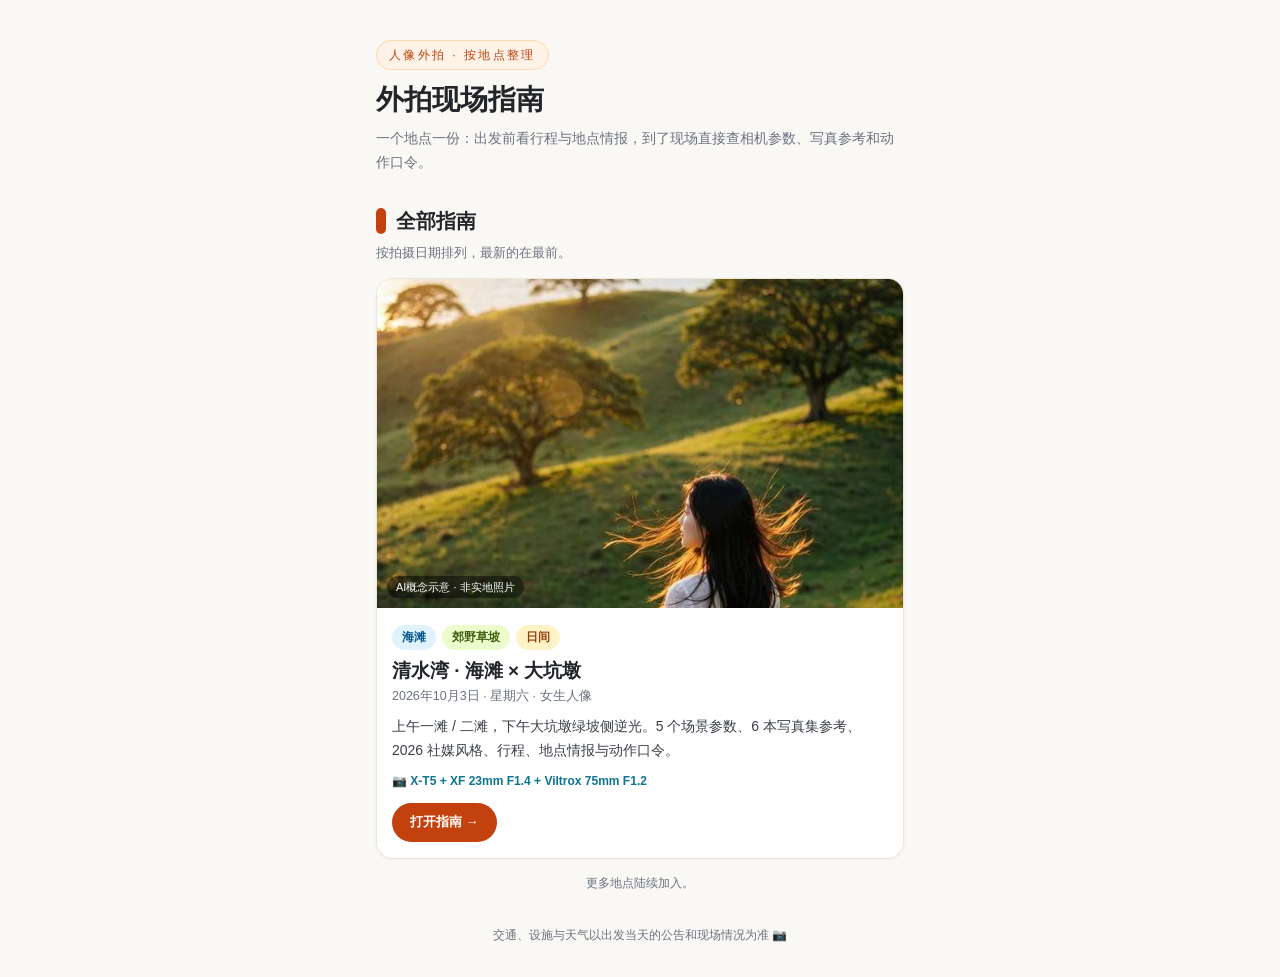
==== index.html @ 0cfeaa5e "Add guide index at the site root and link guides back to it The site now hosts multiple guides, each" ====
<!DOCTYPE html>
<html lang="zh-CN">
<head>
<meta charset="UTF-8">
<meta name="viewport" content="width=device-width, initial-scale=1.0, viewport-fit=cover">
<title>外拍现场指南 · 按地点整理</title>
<meta name="description" content="按地点整理的人像外拍现场指南：相机参数、写真参考、行程、地点情报与动作口令。">
<script>
// This address used to be the Clear Water Bay guide itself; forward its old section links (e.g. /#reflib) there.
if(/^#(camera|reflib|masters|plan|intel|concepts|poses|tips|scene-\w+|album-\w+)$/.test(location.hash))location.replace('clear-water-bay/'+location.hash);
</script>
<link rel="stylesheet" href="assets/guide.css">
<style>
body{padding-bottom:24px}
.hub-head{padding:40px 16px 4px}
.hub-head .kicker{display:inline-block;font-size:12px;letter-spacing:.2em;color:var(--accent);background:var(--accent-soft);border:1px solid #fed7aa;padding:4px 12px;border-radius:999px;margin-bottom:12px}
.hub-head h1{font-size:28px;line-height:1.3;font-weight:800}
.hub-head p{font-size:14px;color:var(--muted);margin-top:8px}
.guide-card{position:relative;background:var(--card);border:1px solid var(--line);border-radius:16px;overflow:hidden;margin-bottom:14px;box-shadow:0 1px 3px rgba(0,0,0,.04)}
.guide-card:hover{box-shadow:0 6px 20px rgba(0,0,0,.09)}
.guide-card:focus-within{outline:3px solid var(--sea);outline-offset:3px}
.guide-card h3 a:focus-visible{outline:none}
.guide-card h3 a{color:inherit;text-decoration:none}
.guide-card h3 a::after{content:"";position:absolute;inset:0}
.guide-cover{position:relative}
.guide-cover img{aspect-ratio:16/10;object-fit:cover;object-position:center 30%}
.guide-cover .cover-note{position:absolute;left:10px;bottom:10px;font-size:11px;color:#fff;background:rgba(0,0,0,.45);padding:2px 9px;border-radius:999px}
.guide-body{padding:14px 15px 16px}
.guide-body h3{font-size:19px;line-height:1.4;margin:2px 0 2px}
.guide-meta{font-size:12.5px;color:var(--muted)}
.guide-body p:not(.guide-meta){font-size:14px;color:#3a3f46;margin-top:8px}
.guide-body .guide-gear{font-size:12px!important;color:var(--sea)!important;font-weight:700}
.guide-cta{display:inline-block;margin-top:12px;font-size:13px;font-weight:700;color:#fff;background:var(--accent);padding:8px 18px;border-radius:999px}
</style>
</head>
<body>

<header class="hub-head">
  <span class="kicker">人像外拍 · 按地点整理</span>
  <h1>外拍现场指南</h1>
  <p>一个地点一份：出发前看行程与地点情报，到了现场直接查相机参数、写真参考和动作口令。</p>
</header>

<section aria-labelledby="guides-title">
  <div class="sec-head"><span class="dot" style="background:var(--accent)"></span><h2 id="guides-title">全部指南</h2></div>
  <p class="sec-sub">按拍摄日期排列，最新的在最前。</p>

  <article class="guide-card">
    <div class="guide-cover"><img src="clear-water-bay/images/concept-grassland-golden.jpg" alt=""><span class="cover-note">AI概念示意 · 非实地照片</span></div>
    <div class="guide-body">
      <span class="tag sea">海滩</span><span class="tag grass">郊野草坡</span><span class="tag warn">日间</span>
      <h3><a href="clear-water-bay/">清水湾 · 海滩 × 大坑墩</a></h3>
      <p class="guide-meta">2026年10月3日 · 星期六 · 女生人像</p>
      <p>上午一滩 / 二滩，下午大坑墩绿坡侧逆光。5 个场景参数、6 本写真集参考、2026 社媒风格、行程、地点情报与动作口令。</p>
      <p class="guide-gear">📷 X‑T5 + XF 23mm F1.4 + Viltrox 75mm F1.2</p>
      <span class="guide-cta" aria-hidden="true">打开指南 →</span>
    </div>
  </article>

  <p class="hint">更多地点陆续加入。</p>
</section>

<footer>交通、设施与天气以出发当天的公告和现场情况为准 📷</footer>
</body>
</html>
---- assets/guide.css ----
/* Shared styles for every guide page and the guide index.
   Theme tokens live on :root; a guide can override them (or add page-only rules) in its own <style>. */
:root{
  --bg:#faf8f4; --card:#ffffff; --ink:#22252a; --muted:#6b7280;
  --accent:#c2410c; --accent-soft:#fff3e8; --line:#ece5d8;
  --sea:#0e7490; --grass:#4d7c0f; --gold:#b45309;
}
*{margin:0;padding:0;box-sizing:border-box;-webkit-tap-highlight-color:transparent}
html{scroll-behavior:smooth}
body{font-family:-apple-system,BlinkMacSystemFont,"PingFang SC","Hiragino Sans GB","Microsoft YaHei",sans-serif;background:var(--bg);color:var(--ink);line-height:1.7;font-size:16px;max-width:560px;margin:0 auto;padding-bottom:96px}
img{display:block;width:100%;height:auto}
.hero{position:relative;color:#fff;overflow:hidden}
.hero img{height:52vh;min-height:340px;object-fit:cover;object-position:center 30%}
.hero::after{content:"";position:absolute;inset:0;background:linear-gradient(180deg,rgba(0,0,0,.15) 0%,rgba(0,0,0,0) 35%,rgba(0,0,0,.72) 100%)}
.hero-text{position:absolute;left:0;right:0;bottom:0;padding:28px 20px;z-index:2}
.hero-back{position:absolute;top:12px;left:calc(12px + env(safe-area-inset-left));z-index:3;font-size:13px;color:#fff;text-decoration:none;background:rgba(0,0,0,.28);backdrop-filter:blur(6px);border:1px solid rgba(255,255,255,.35);padding:7px 14px;border-radius:999px}
.hero-illustration{display:block;font-size:11px;opacity:.8;margin-bottom:8px}
.hero-text .kicker{display:inline-block;font-size:12px;letter-spacing:.2em;background:rgba(255,255,255,.18);backdrop-filter:blur(6px);padding:4px 12px;border-radius:999px;margin-bottom:10px;border:1px solid rgba(255,255,255,.35)}
.hero-text h1{font-size:26px;line-height:1.35;font-weight:800}
.hero-text p{font-size:14px;opacity:.92;margin-top:6px}
.alert{margin:14px 16px;background:#fff7ed;border:1px solid #fed7aa;border-left:5px solid var(--accent);border-radius:12px;padding:12px 14px;font-size:14px}
.alert b{color:var(--accent)}
.nav{position:sticky;top:0;z-index:50;background:rgba(250,248,244,.96);backdrop-filter:blur(8px);border-bottom:1px solid var(--line);padding:10px 12px;display:flex;gap:8px;overflow-x:auto;scrollbar-width:none}
.nav::-webkit-scrollbar{display:none}
.nav a{flex:0 0 auto;font-size:13px;color:var(--ink);text-decoration:none;background:var(--card);border:1px solid var(--line);padding:7px 14px;border-radius:999px;white-space:nowrap}
.nav a:active{background:var(--accent-soft)}
section{padding:26px 16px 6px;scroll-margin-top:66px}
[hidden]{display:none!important}
.lens-grid{display:grid;grid-template-columns:1fr 1fr;gap:10px}
.lens-grid .card{padding:12px}
.lens-grid h3{font-size:14px}
.lens-grid p{font-size:13px}
.scene-tabs{display:flex;gap:8px;overflow-x:auto;padding:4px 0 12px}
.scene-tab{flex-shrink:0;font:inherit;font-size:13px;padding:9px 12px;border:1px solid var(--line);border-radius:999px;background:var(--card);color:var(--ink);cursor:pointer}
.scene-tab.active{background:var(--accent);border-color:var(--accent);color:#fff}
.scene-tab:focus-visible,a:focus-visible,button:focus-visible{outline:3px solid var(--sea);outline-offset:3px}
.setting-strip{display:flex;flex-wrap:wrap;gap:6px;margin:10px 0 14px}
.setting-strip b{font-size:13px;background:#37312c;border-radius:6px;padding:4px 8px}
.field-scene dl{grid-template-columns:40px 1fr;row-gap:10px}
.field-scene dd{font-weight:400;line-height:1.7}
summary{cursor:pointer;font-weight:700;font-size:14px}
@media(max-width:359px){.lens-grid{grid-template-columns:1fr}}
.sec-head{display:flex;align-items:center;gap:10px;margin-bottom:4px}
.sec-head .dot{width:10px;height:26px;border-radius:6px;flex:0 0 auto}
.sec-head h2{font-size:20px;font-weight:800}
.sec-sub{font-size:13px;color:var(--muted);margin:2px 0 14px}
.card{background:var(--card);border:1px solid var(--line);border-radius:16px;padding:16px;margin-bottom:14px;box-shadow:0 1px 3px rgba(0,0,0,.04)}
.card h3{font-size:16px;margin-bottom:6px}
.card p,.card li{font-size:14px;color:#3a3f46}
.card ul{padding-left:20px;margin-top:6px}
.card li{margin-bottom:4px}
.tag{display:inline-block;font-size:12px;padding:2px 10px;border-radius:999px;margin:0 6px 6px 0;font-weight:600}
.tag.sea{background:#e0f2fe;color:#075985}
.tag.grass{background:#ecfccb;color:#3f6212}
.tag.warn{background:#fef3c7;color:#92400e}
.tag.cam{background:#ede9fe;color:#5b21b6}
.tag.ai{background:#f3e8ff;color:#7e22ce}
.timeline{position:relative;margin:6px 0 0 8px;padding-left:22px;border-left:2px dashed #d6cdb8}
.tl-item{position:relative;padding:0 0 20px}
.tl-item::before{content:"";position:absolute;left:-29px;top:6px;width:12px;height:12px;border-radius:50%;background:var(--accent);box-shadow:0 0 0 4px var(--accent-soft)}
.tl-item .time{font-weight:800;font-size:15px}
.tl-item .what{font-size:14px;color:#3a3f46}
.gallery{display:grid;grid-template-columns:1fr 1fr;gap:10px}
.shot{background:var(--card);border:1px solid var(--line);border-radius:14px;overflow:hidden;cursor:zoom-in}
.shot img{aspect-ratio:3/4;object-fit:cover}
.shot .cap{padding:10px 11px}
.shot .cap b{display:block;font-size:13.5px;line-height:1.45}
.shot .cap span{font-size:12px;color:var(--muted);display:block;margin-top:3px;line-height:1.5}
.lens{font-size:11px !important;color:var(--sea) !important;font-weight:700}
.recipe{background:#1c1917;color:#f5f0e8;border-radius:14px;padding:16px;margin-bottom:14px}
.recipe h3{font-size:15px;color:#fcd34d;margin-bottom:8px}
.recipe dl{display:grid;grid-template-columns:auto 1fr;gap:3px 14px;font-size:13.5px}
.recipe dt{color:#a8a29e;white-space:nowrap}
.recipe dd{margin:0;font-weight:600}
.stars{color:#fbbf24;letter-spacing:2px;font-size:13px}
.concept{background:var(--card);border:1px solid var(--line);border-radius:16px;overflow:hidden;margin-bottom:14px}
.concept img{aspect-ratio:3/4;object-fit:cover;cursor:zoom-in}
.concept .cap{padding:14px 15px}
.concept .cap b{display:block;font-size:15px;margin-bottom:4px}
.concept .cap p{font-size:13.5px;color:#3a3f46;margin:4px 0}
.concept .cap .how{background:var(--accent-soft);border-radius:10px;padding:9px 12px;font-size:13px;margin-top:8px}
.concept .cap .how b{color:var(--accent);font-size:13px;display:inline}
.break{background:var(--card);border:1px solid var(--line);border-radius:16px;padding:16px;margin-bottom:14px}
.break h3{font-size:16px}
.break .jp{font-size:12px;color:var(--muted)}
.break .work{font-size:13px;color:var(--muted);margin-top:8px;font-style:normal;background:#f8fafc;border-radius:8px;padding:8px 10px}
.break h4{font-size:13.5px;margin:12px 0 4px;color:var(--accent)}
.break p,.break li{font-size:13.5px;color:#3a3f46}
.break ul{padding-left:18px;margin-top:4px}
.break li{margin-bottom:3px}
.break .fuji{background:#1c1917;color:#f5f0e8;border-radius:10px;padding:12px 14px;margin-top:10px;font-size:13px;line-height:1.8}
.break .fuji b{color:#fcd34d}
.break .copy{margin-top:10px;font-size:13.5px;background:#ecfccb;border-radius:10px;padding:10px 12px}
.break .copy b{color:#3f6212}
a.btn{display:inline-block;margin-top:10px;font-size:13px;font-weight:700;color:#fff;background:var(--sea);text-decoration:none;padding:8px 18px;border-radius:999px}
a.btn:active{opacity:.85}
.tips li{font-size:14px;margin-bottom:10px;list-style:none;position:relative;padding-left:26px;color:#3a3f46}
.tips li::before{content:attr(data-n);position:absolute;left:0;top:2px;width:20px;height:20px;border-radius:50%;background:var(--accent);color:#fff;font-size:12px;font-weight:800;display:flex;align-items:center;justify-content:center}
.tips{padding:0}
.credits{font-size:12px;color:var(--muted)}
.credits a{color:var(--sea)}
footer{text-align:center;padding:26px 16px 8px;font-size:12px;color:var(--muted)}
footer a{color:var(--sea);display:inline-block;margin-top:8px}
#lb{position:fixed;inset:0;background:rgba(10,8,6,.94);z-index:100;display:none;align-items:center;justify-content:center;flex-direction:column;padding:18px}
#lb.open{display:flex}
#lb img{max-width:100%;max-height:78vh;object-fit:contain;border-radius:10px}
#lb .lb-cap{color:#fff;font-size:14px;margin-top:12px;text-align:center;max-width:92vw}
#lb .lb-x{position:absolute;top:14px;right:16px;color:#fff;font-size:15px;background:rgba(255,255,255,.15);border:1px solid rgba(255,255,255,.3);border-radius:999px;padding:8px 16px;cursor:pointer}
.hint{text-align:center;font-size:12px;color:var(--muted);margin-top:8px}
.mphoto{margin:10px 0 4px;border-radius:12px;overflow:hidden;border:1px solid var(--line)}
.mphoto figcaption{font-size:11.5px;color:var(--muted);padding:8px 10px;background:#f8fafc;line-height:1.6}
.mphoto figcaption a{color:var(--sea)}
.img-fallback{padding:26px 14px;text-align:center;font-size:13px;color:var(--muted);background:#f1f5f9}
.img-fallback a{color:var(--sea);font-weight:700}
.group-title{font-size:15px;font-weight:800;margin:18px 0 10px}
.ref{background:var(--card);border:1px solid var(--line);border-radius:16px;overflow:hidden;margin-bottom:14px}
.ref .rcap{padding:12px 14px}
.ref .rcap b.t{font-size:14.5px;display:block;line-height:1.45;margin:2px 0}
.ref .who{color:var(--muted);font-size:12px;display:block;margin-bottom:6px}
.ref .rcap p{font-size:13px;color:#3a3f46;margin:6px 0}
.ref .rcap p .k{color:var(--accent);font-weight:800}
.ref .how{background:#1c1917;color:#f5f0e8;border-radius:10px;padding:10px 12px;font-size:12.5px;line-height:1.8;margin-top:8px}
.ref .how b{color:#fcd34d}
.ref .credit{font-size:11px;color:var(--muted);margin-top:8px;display:block;line-height:1.6}
.ref .credit a{color:var(--sea)}

.research-note p{margin-top:6px}
.trend-card h3{margin-top:4px}
.trend-card p{margin:8px 0}
.trend-action{background:var(--accent-soft);padding:10px 12px;border-radius:10px}
.source-link{display:block;font-size:12px;color:var(--sea);margin-top:8px;text-decoration:underline;text-underline-offset:3px;overflow-wrap:anywhere}
.search-terms{font-size:12px!important;color:var(--muted)!important}
.ref-filters{display:flex;gap:8px;flex-wrap:wrap;margin:12px 0}
.ref-filter{font:inherit;font-size:13px;padding:8px 12px;border:1px solid var(--line);background:var(--card);color:var(--ink);border-radius:999px;cursor:pointer}
.ref-filter.active{background:var(--sea);color:#fff;border-color:var(--sea)}
.filter-status{font-size:12px;color:var(--muted);margin-bottom:12px}
.album-head{padding:16px 14px 12px}
.album-head h3{font-size:18px;line-height:1.5}
.album-head p{font-size:12px;color:var(--muted);margin-top:5px}
.reference-photo{display:block;width:100%;border:0;padding:0;background:#f8fafc;cursor:zoom-in}
.reference-photo img{width:100%;height:auto;max-height:680px;object-fit:contain}
.secondary-photo{margin-top:14px;border-radius:10px;overflow:hidden}
.album-card .credit{display:block;font-size:11.5px;line-height:1.7;color:var(--muted);margin:0 0 12px}
.album-card .credit a{color:var(--sea)}
.album-card .how{margin-top:12px}
.album-card .tag:not(.sea):not(.grass):not(.warn){background:#f1f5f9;color:#475569}
.field-dock{position:fixed;z-index:60;bottom:0;left:50%;transform:translateX(-50%);width:100%;max-width:560px;display:flex;gap:8px;padding:10px 14px calc(10px + env(safe-area-inset-bottom));background:rgba(250,248,244,.97);border-top:1px solid var(--line)}
.field-dock a{flex:1;text-align:center;padding:10px 6px;background:var(--accent);color:#fff;text-decoration:none;border-radius:10px;font-size:13px;font-weight:700}
.field-dock a:last-child{background:var(--sea)}
.technical-sources{margin:20px 16px 0}
#lb .lb-x{min-width:88px;min-height:44px}
#lb .lb-cap{line-height:1.6}
@media(prefers-reduced-motion:reduce){html{scroll-behavior:auto}}
@media print{.nav,.field-dock,#lb,.scene-tabs,.ref-filters,.hero-back{display:none!important}body{max-width:none;padding-bottom:0}.field-scene[hidden],.album-card[hidden]{display:block!important}.card,.ref,.recipe{break-inside:avoid;box-shadow:none}.reference-photo img{max-height:380px}.hero img{height:200px;min-height:0}}
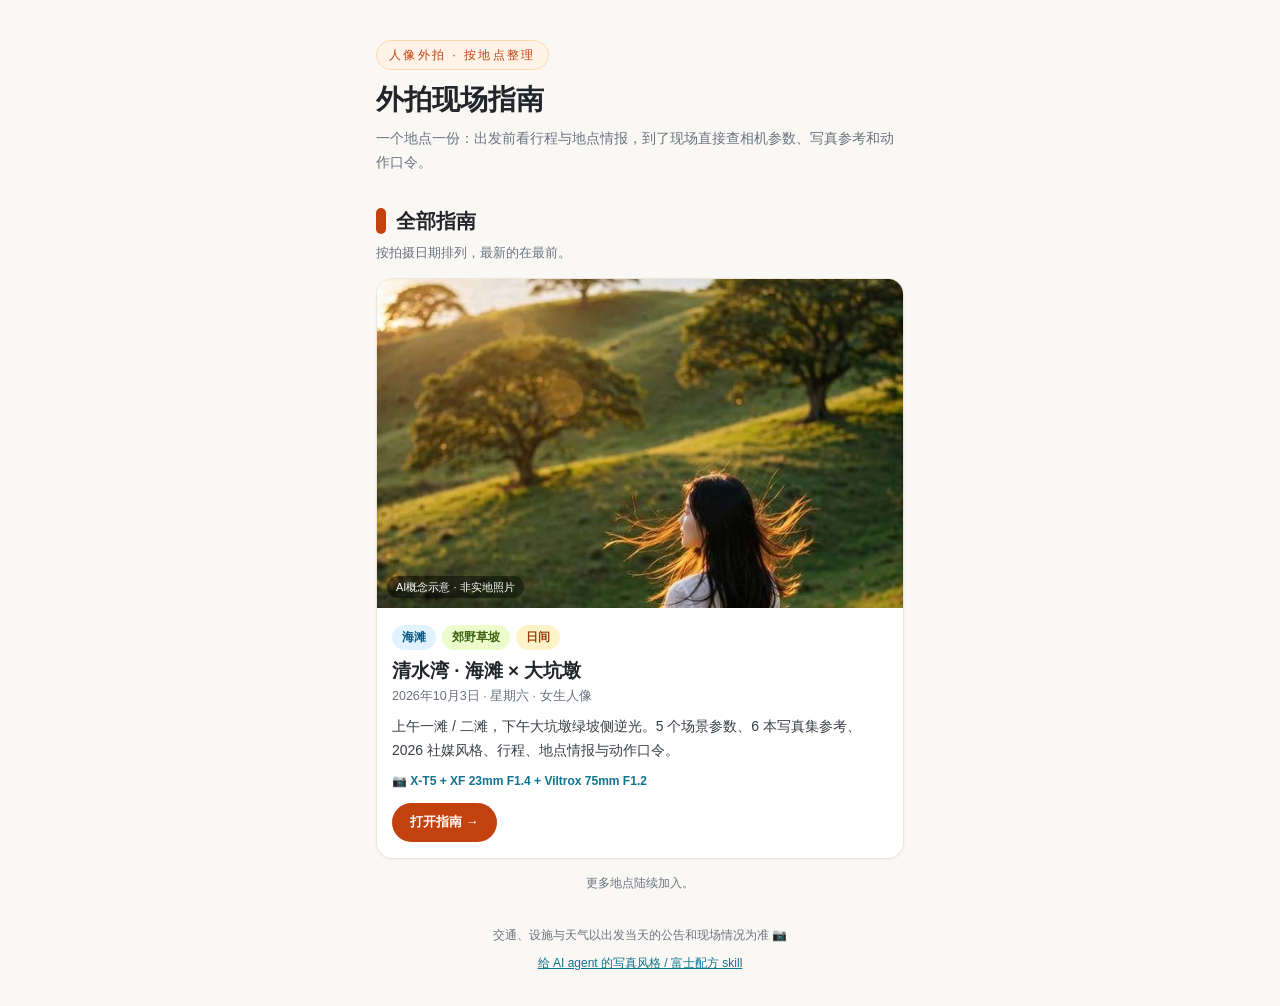
==== commit a75c1094: "Make photo-style-guide skill harness-neutral and public - Move the skill to skills/photo-style-guide" ====
--- a/index.html
+++ b/index.html
@@ -60,6 +60,6 @@
   <p class="hint">更多地点陆续加入。</p>
 </section>
 
-<footer>交通、设施与天气以出发当天的公告和现场情况为准 📷</footer>
+<footer>交通、设施与天气以出发当天的公告和现场情况为准 📷<br><a href="skills/photo-style-guide/SKILL.md">给 AI agent 的写真风格 / 富士配方 skill</a></footer>
 </body>
 </html>
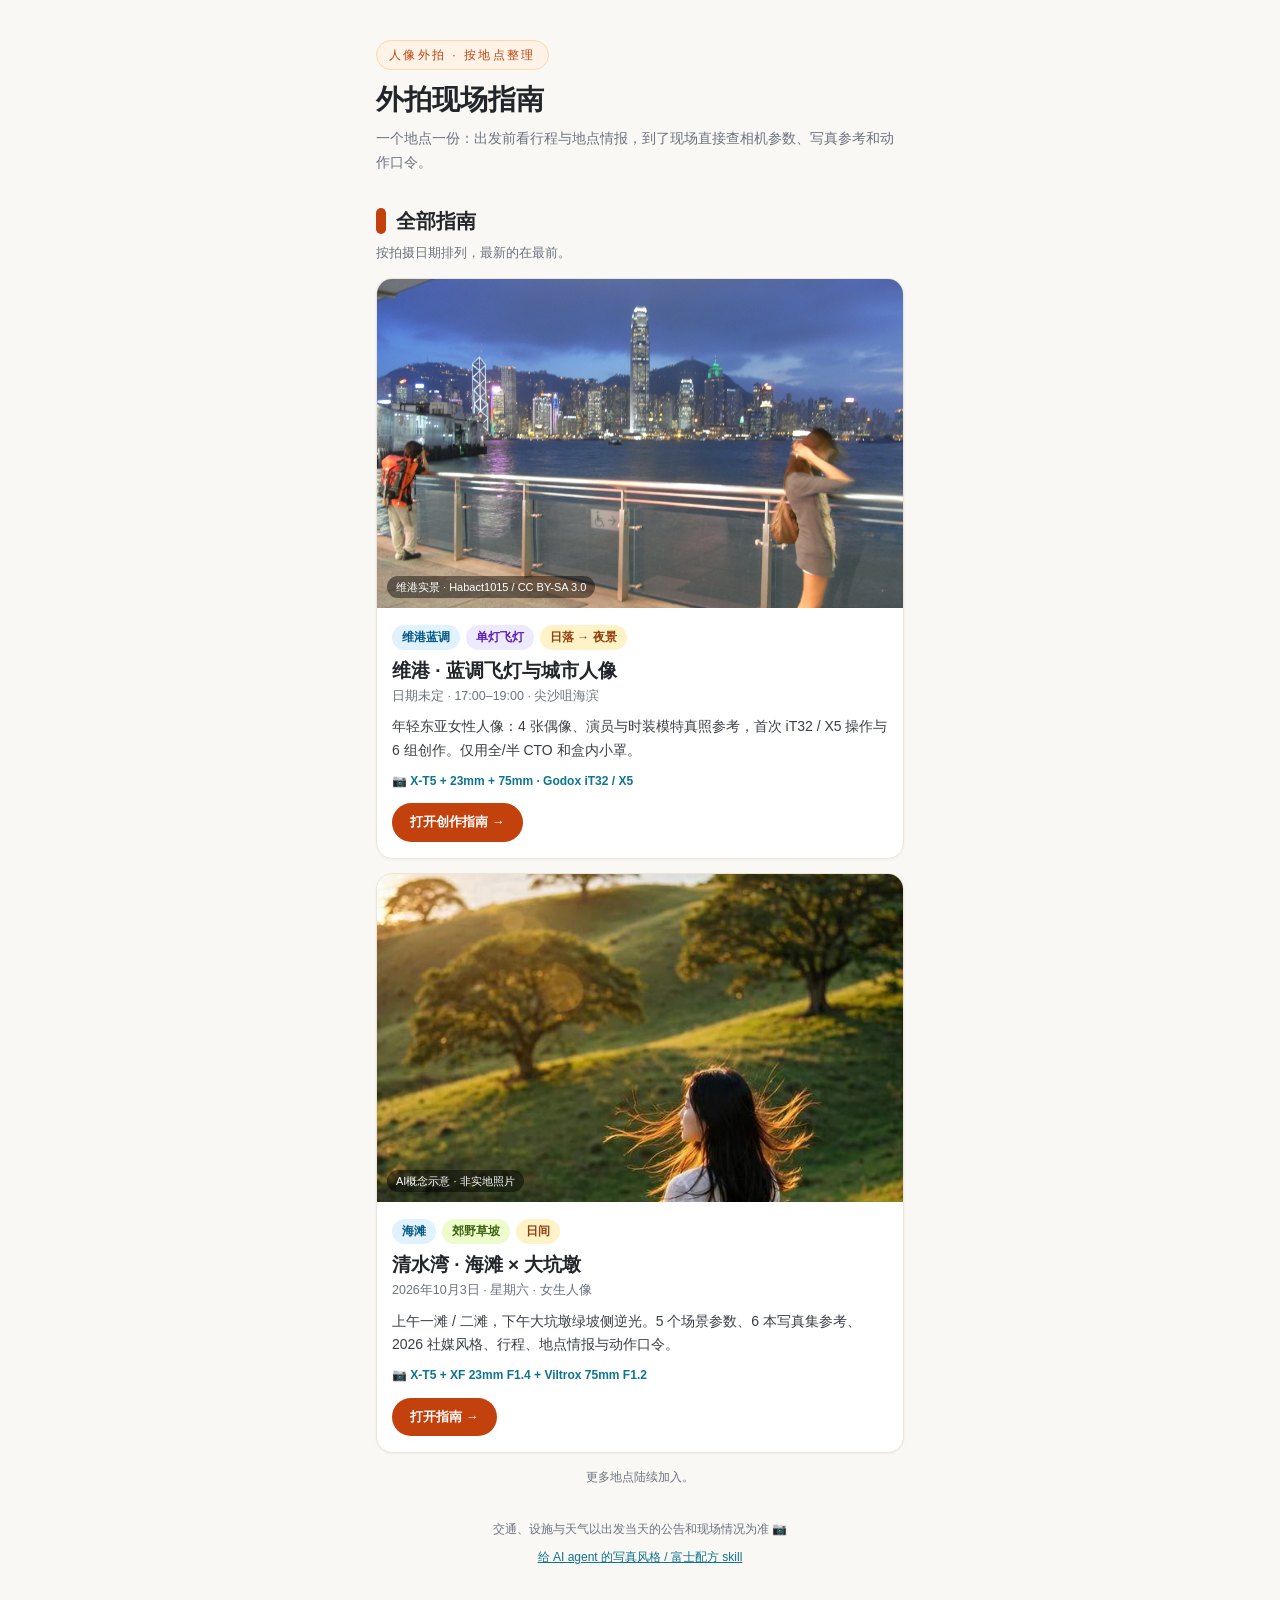
==== commit e5dfc838: "Add Victoria Harbour dusk-to-night portrait shooting guide" ====
--- a/index.html
+++ b/index.html
@@ -46,6 +46,18 @@
   <p class="sec-sub">按拍摄日期排列，最新的在最前。</p>
 
   <article class="guide-card">
+    <div class="guide-cover"><img src="victoria-night/images/tst-blue-hour-2010.jpg" alt="2010年10月尖沙咀邻近海运大厦的真实维港蓝调照片"><span class="cover-note">维港实景 · Habact1015 / CC BY-SA 3.0</span></div>
+    <div class="guide-body">
+      <span class="tag sea">维港蓝调</span><span class="tag cam">单灯飞灯</span><span class="tag warn">日落 → 夜景</span>
+      <h3><a href="victoria-night/">维港 · 蓝调飞灯与城市人像</a></h3>
+      <p class="guide-meta">日期未定 · 17:00–19:00 · 尖沙咀海滨</p>
+      <p>年轻东亚女性人像：4 张偶像、演员与时装模特真照参考，首次 iT32 / X5 操作与 6 组创作。仅用全/半 CTO 和盒内小罩。</p>
+      <p class="guide-gear">📷 X‑T5 + 23mm + 75mm · Godox iT32 / X5</p>
+      <span class="guide-cta" aria-hidden="true">打开创作指南 →</span>
+    </div>
+  </article>
+
+  <article class="guide-card">
     <div class="guide-cover"><img src="clear-water-bay/images/concept-grassland-golden.jpg" alt=""><span class="cover-note">AI概念示意 · 非实地照片</span></div>
     <div class="guide-body">
       <span class="tag sea">海滩</span><span class="tag grass">郊野草坡</span><span class="tag warn">日间</span>
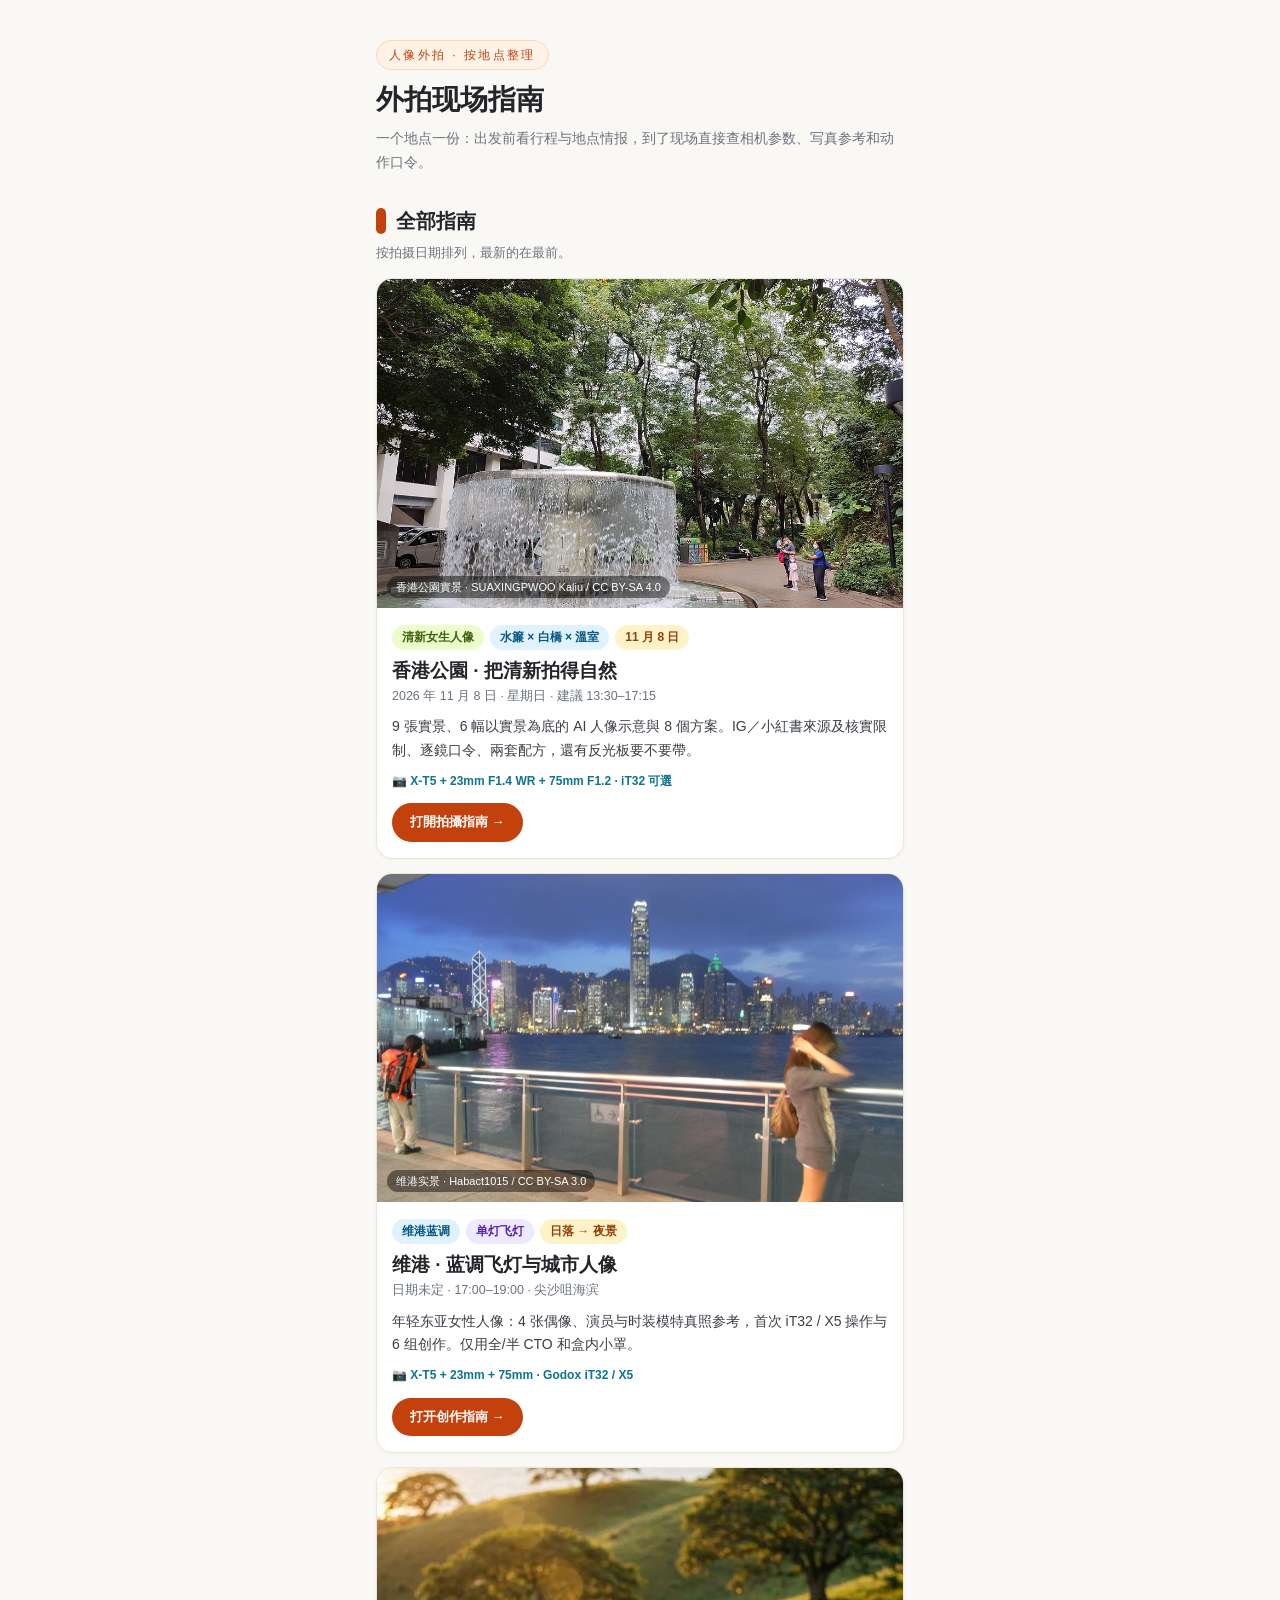
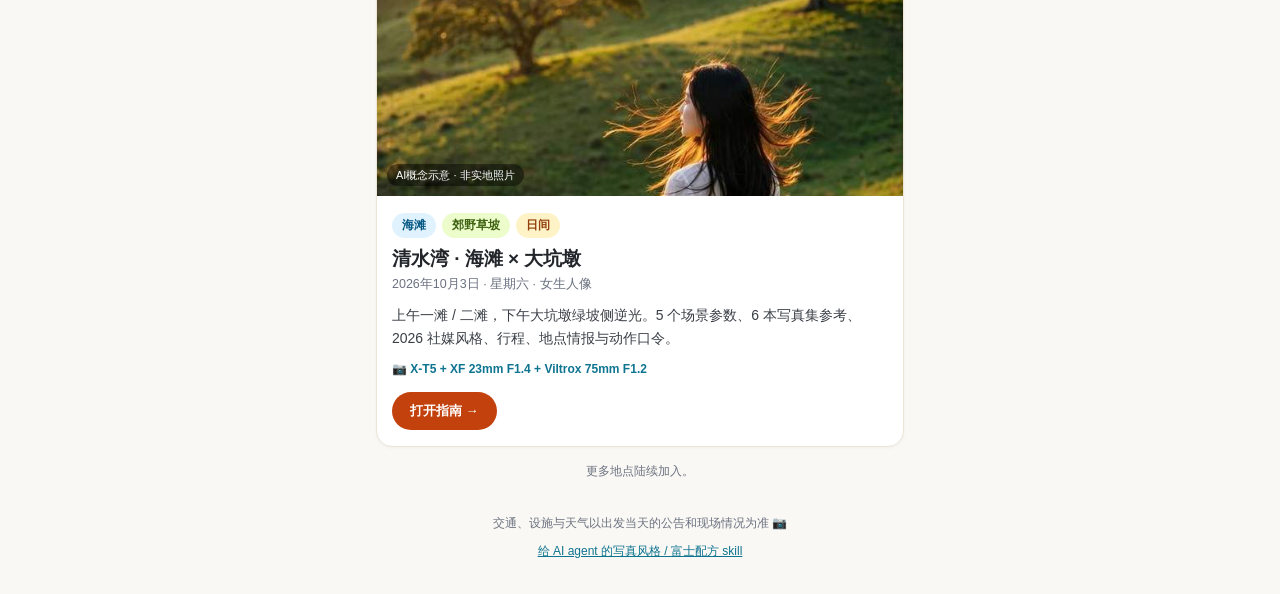
==== commit 1ac0ade9: "Add Hong Kong Park fresh portrait guide for November 8" ====
--- a/index.html
+++ b/index.html
@@ -46,6 +46,18 @@
   <p class="sec-sub">按拍摄日期排列，最新的在最前。</p>
 
   <article class="guide-card">
+    <div class="guide-cover"><img src="hong-kong-park/images/scene-pond06.jpg" width="960" height="720" alt="香港公園圓形水簾與樹蔭步道的11月真實照片"><span class="cover-note">香港公園實景 · SUAXINGPWOO Kaliu / CC BY-SA 4.0</span></div>
+    <div class="guide-body">
+      <span class="tag grass">清新女生人像</span><span class="tag sea">水簾 × 白橋 × 溫室</span><span class="tag warn">11 月 8 日</span>
+      <h3><a href="hong-kong-park/">香港公園 · 把清新拍得自然</a></h3>
+      <p class="guide-meta">2026 年 11 月 8 日 · 星期日 · 建議 13:30–17:15</p>
+      <p>9 張實景、6 幅以實景為底的 AI 人像示意與 8 個方案。IG／小紅書來源及核實限制、逐鏡口令、兩套配方，還有反光板要不要帶。</p>
+      <p class="guide-gear">📷 X‑T5 + 23mm F1.4 WR + 75mm F1.2 · iT32 可選</p>
+      <span class="guide-cta" aria-hidden="true">打開拍攝指南 →</span>
+    </div>
+  </article>
+
+  <article class="guide-card">
     <div class="guide-cover"><img src="victoria-night/images/tst-blue-hour-2010.jpg" alt="2010年10月尖沙咀邻近海运大厦的真实维港蓝调照片"><span class="cover-note">维港实景 · Habact1015 / CC BY-SA 3.0</span></div>
     <div class="guide-body">
       <span class="tag sea">维港蓝调</span><span class="tag cam">单灯飞灯</span><span class="tag warn">日落 → 夜景</span>
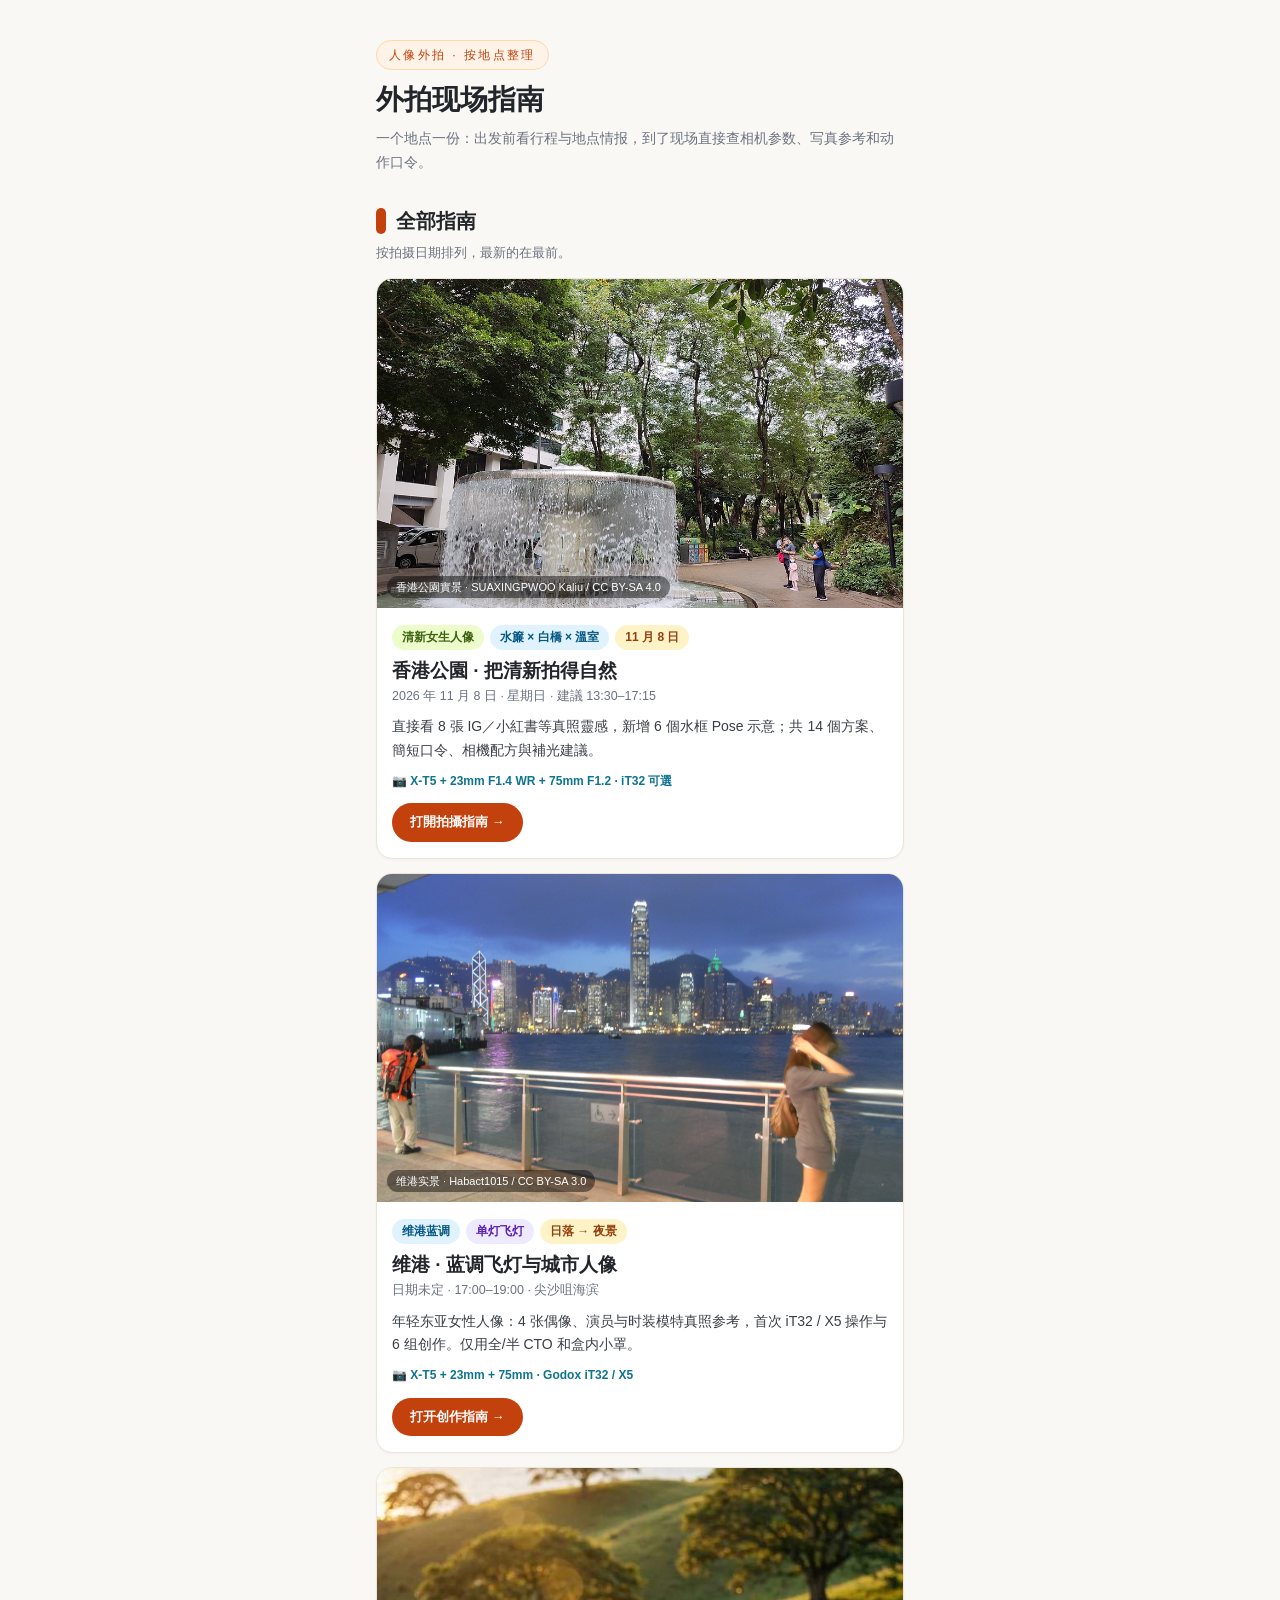
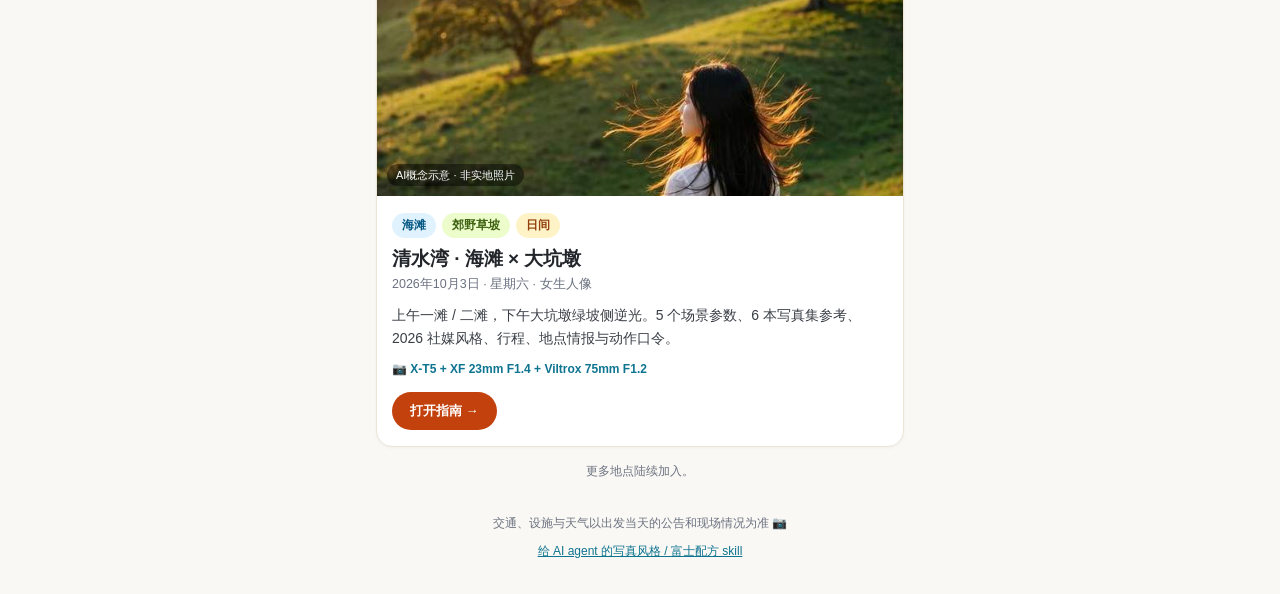
==== commit 053a2558: "Make Hong Kong Park references visual and add water-frame poses" ====
--- a/index.html
+++ b/index.html
@@ -51,7 +51,7 @@
       <span class="tag grass">清新女生人像</span><span class="tag sea">水簾 × 白橋 × 溫室</span><span class="tag warn">11 月 8 日</span>
       <h3><a href="hong-kong-park/">香港公園 · 把清新拍得自然</a></h3>
       <p class="guide-meta">2026 年 11 月 8 日 · 星期日 · 建議 13:30–17:15</p>
-      <p>9 張實景、6 幅以實景為底的 AI 人像示意與 8 個方案。IG／小紅書來源及核實限制、逐鏡口令、兩套配方，還有反光板要不要帶。</p>
+      <p>直接看 8 張 IG／小紅書等真照靈感，新增 6 個水框 Pose 示意；共 14 個方案、簡短口令、相機配方與補光建議。</p>
       <p class="guide-gear">📷 X‑T5 + 23mm F1.4 WR + 75mm F1.2 · iT32 可選</p>
       <span class="guide-cta" aria-hidden="true">打開拍攝指南 →</span>
     </div>
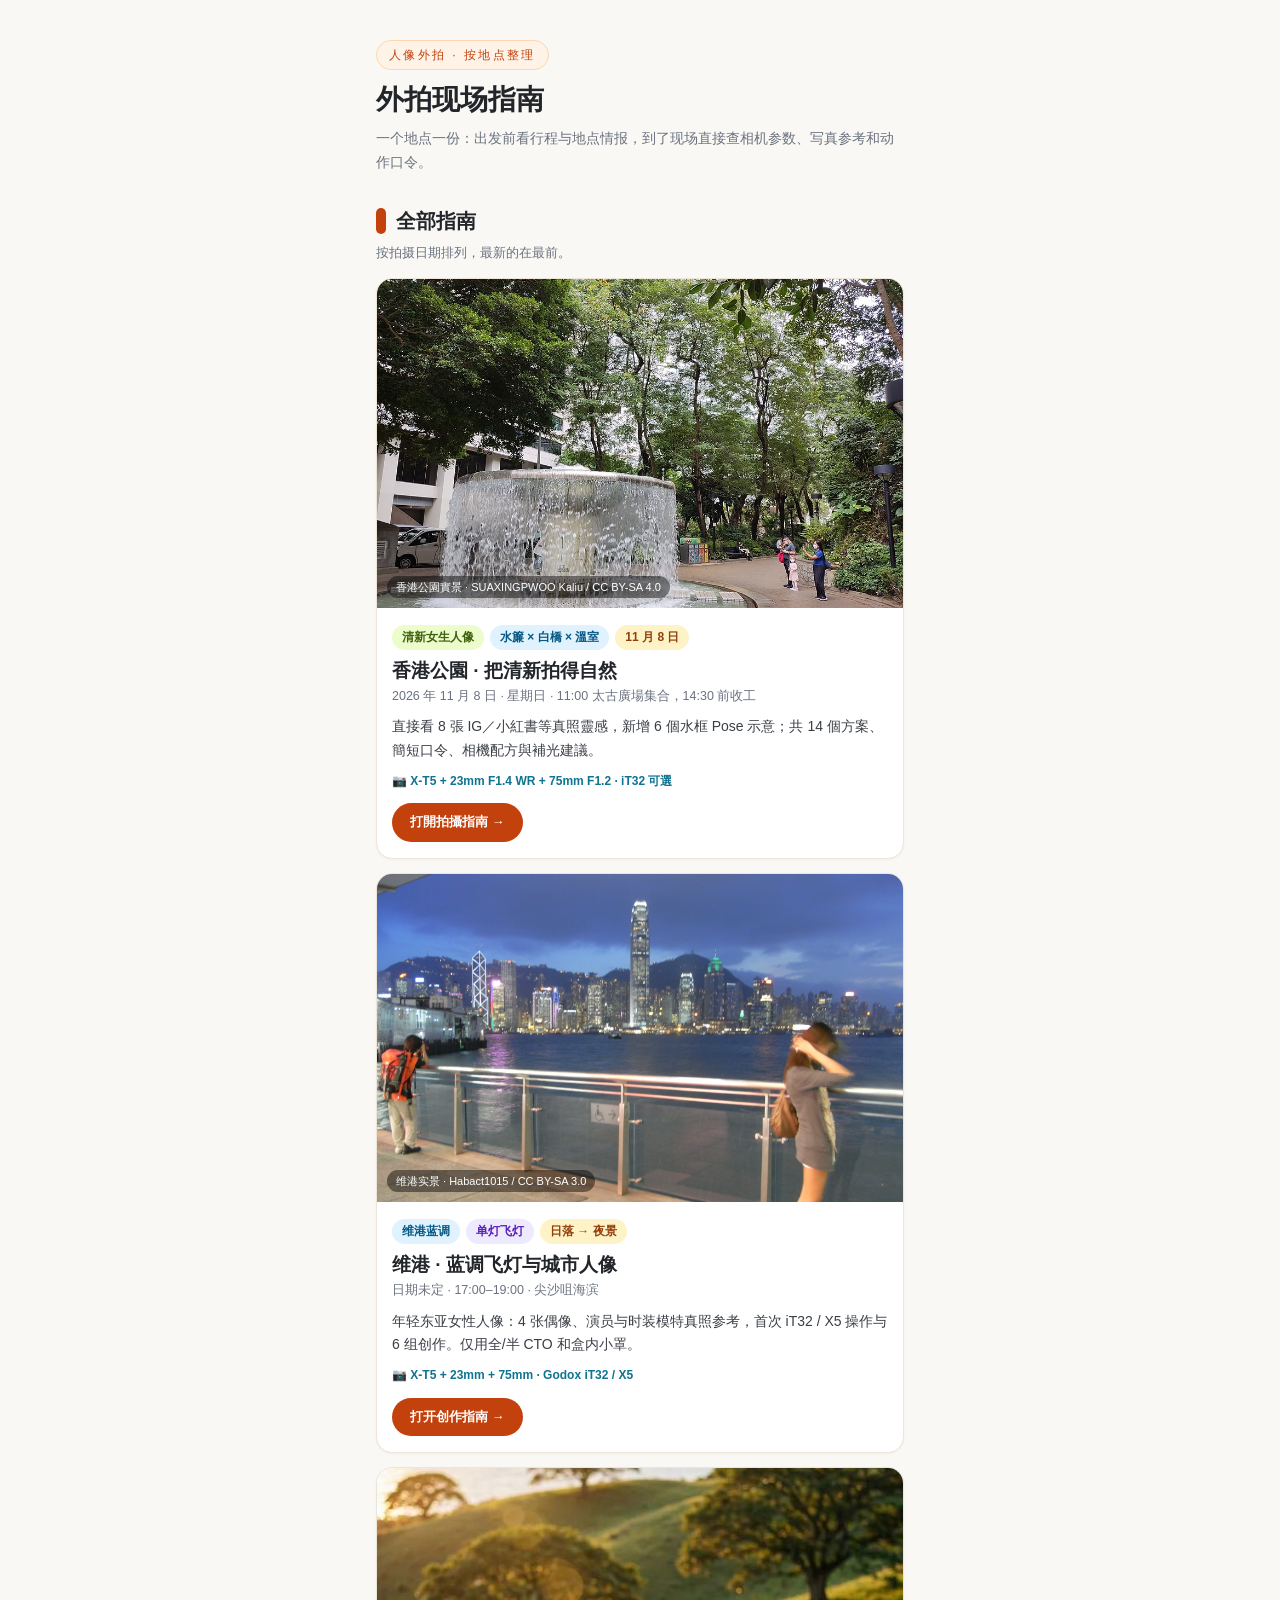
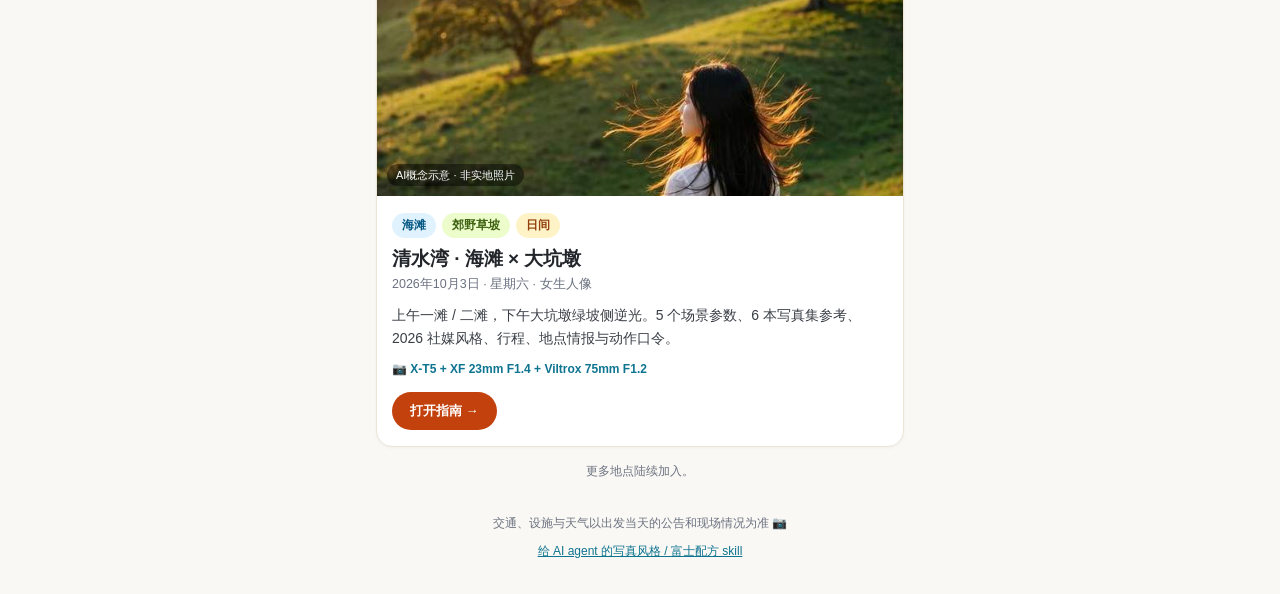
==== commit 568fc58d: "Update Hong Kong Park itinerary and add Asia Society option" ====
--- a/index.html
+++ b/index.html
@@ -50,7 +50,7 @@
     <div class="guide-body">
       <span class="tag grass">清新女生人像</span><span class="tag sea">水簾 × 白橋 × 溫室</span><span class="tag warn">11 月 8 日</span>
       <h3><a href="hong-kong-park/">香港公園 · 把清新拍得自然</a></h3>
-      <p class="guide-meta">2026 年 11 月 8 日 · 星期日 · 建議 13:30–17:15</p>
+      <p class="guide-meta">2026 年 11 月 8 日 · 星期日 · 11:00 太古廣場集合，14:30 前收工</p>
       <p>直接看 8 張 IG／小紅書等真照靈感，新增 6 個水框 Pose 示意；共 14 個方案、簡短口令、相機配方與補光建議。</p>
       <p class="guide-gear">📷 X‑T5 + 23mm F1.4 WR + 75mm F1.2 · iT32 可選</p>
       <span class="guide-cta" aria-hidden="true">打開拍攝指南 →</span>
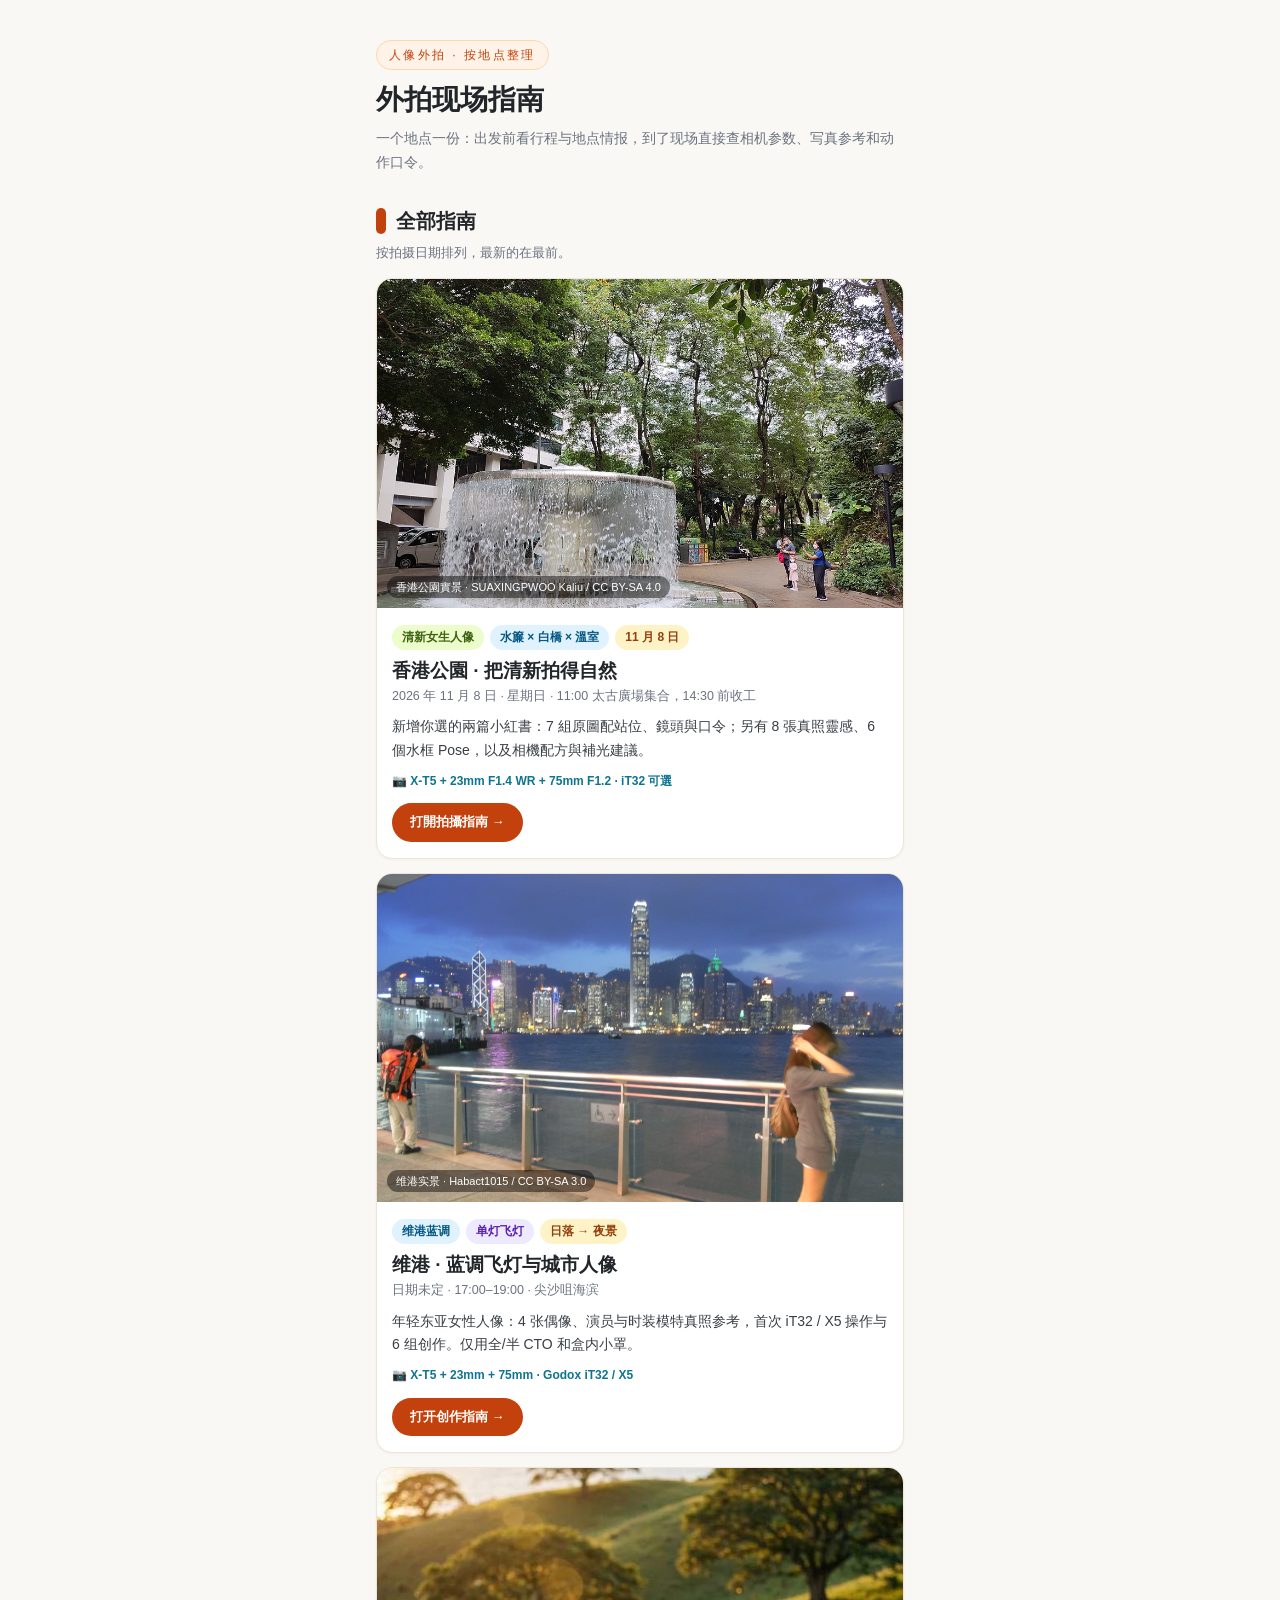
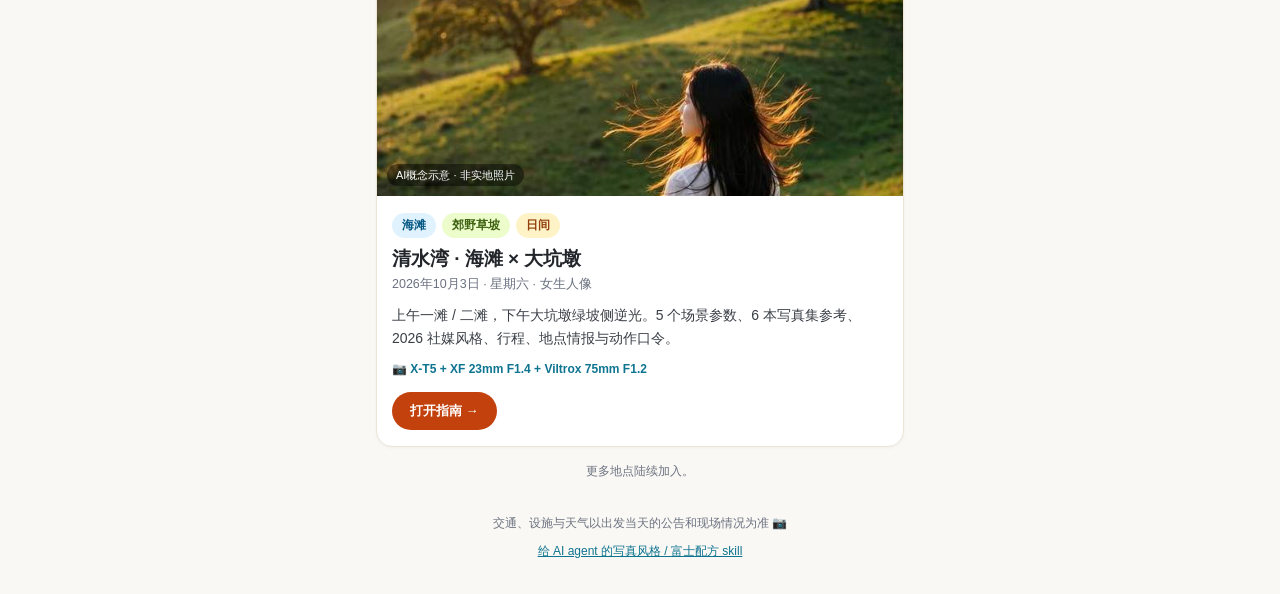
==== commit 8d06a4f0: "Add shooting guidance for two user-selected Xiaohongshu posts" ====
--- a/index.html
+++ b/index.html
@@ -51,7 +51,7 @@
       <span class="tag grass">清新女生人像</span><span class="tag sea">水簾 × 白橋 × 溫室</span><span class="tag warn">11 月 8 日</span>
       <h3><a href="hong-kong-park/">香港公園 · 把清新拍得自然</a></h3>
       <p class="guide-meta">2026 年 11 月 8 日 · 星期日 · 11:00 太古廣場集合，14:30 前收工</p>
-      <p>直接看 8 張 IG／小紅書等真照靈感，新增 6 個水框 Pose 示意；共 14 個方案、簡短口令、相機配方與補光建議。</p>
+      <p>新增你選的兩篇小紅書：7 組原圖配站位、鏡頭與口令；另有 8 張真照靈感、6 個水框 Pose，以及相機配方與補光建議。</p>
       <p class="guide-gear">📷 X‑T5 + 23mm F1.4 WR + 75mm F1.2 · iT32 可選</p>
       <span class="guide-cta" aria-hidden="true">打開拍攝指南 →</span>
     </div>
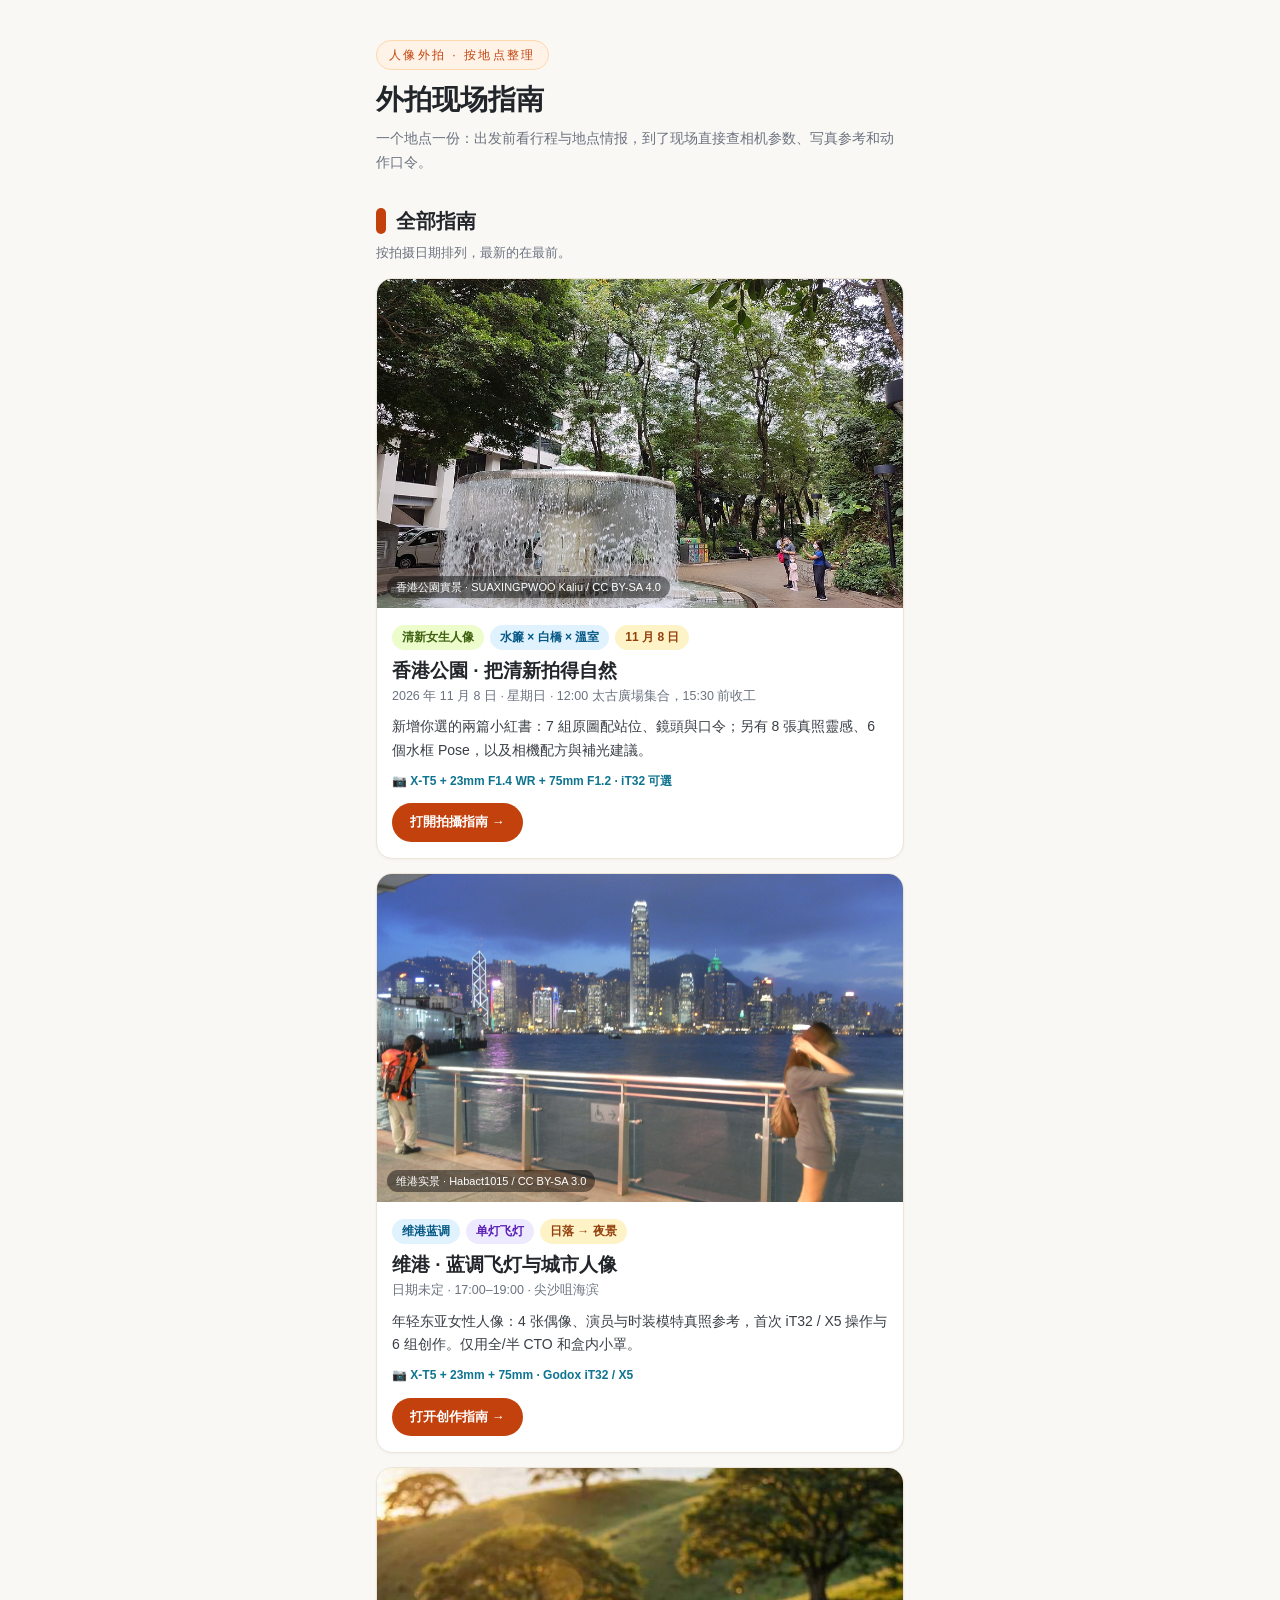
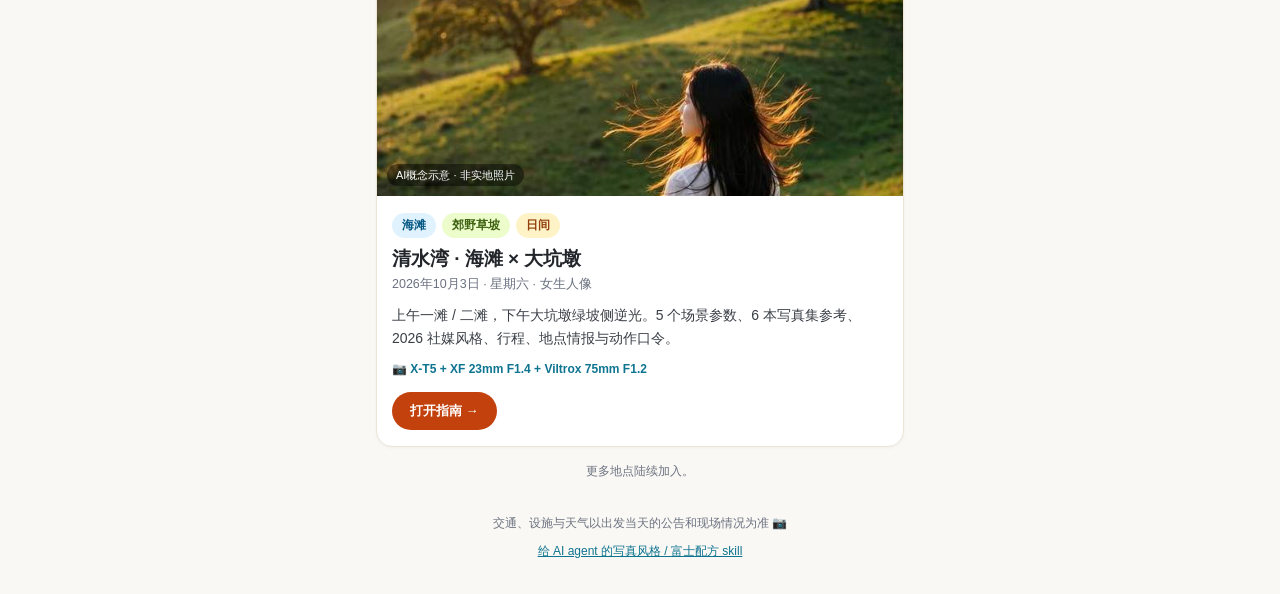
==== commit 7fa76d03: "Add Hong Kong Park field quick reference and move schedule to 12:00 - New 現場速查 section at the top: i" ====
--- a/index.html
+++ b/index.html
@@ -50,7 +50,7 @@
     <div class="guide-body">
       <span class="tag grass">清新女生人像</span><span class="tag sea">水簾 × 白橋 × 溫室</span><span class="tag warn">11 月 8 日</span>
       <h3><a href="hong-kong-park/">香港公園 · 把清新拍得自然</a></h3>
-      <p class="guide-meta">2026 年 11 月 8 日 · 星期日 · 11:00 太古廣場集合，14:30 前收工</p>
+      <p class="guide-meta">2026 年 11 月 8 日 · 星期日 · 12:00 太古廣場集合，15:30 前收工</p>
       <p>新增你選的兩篇小紅書：7 組原圖配站位、鏡頭與口令；另有 8 張真照靈感、6 個水框 Pose，以及相機配方與補光建議。</p>
       <p class="guide-gear">📷 X‑T5 + 23mm F1.4 WR + 75mm F1.2 · iT32 可選</p>
       <span class="guide-cta" aria-hidden="true">打開拍攝指南 →</span>
